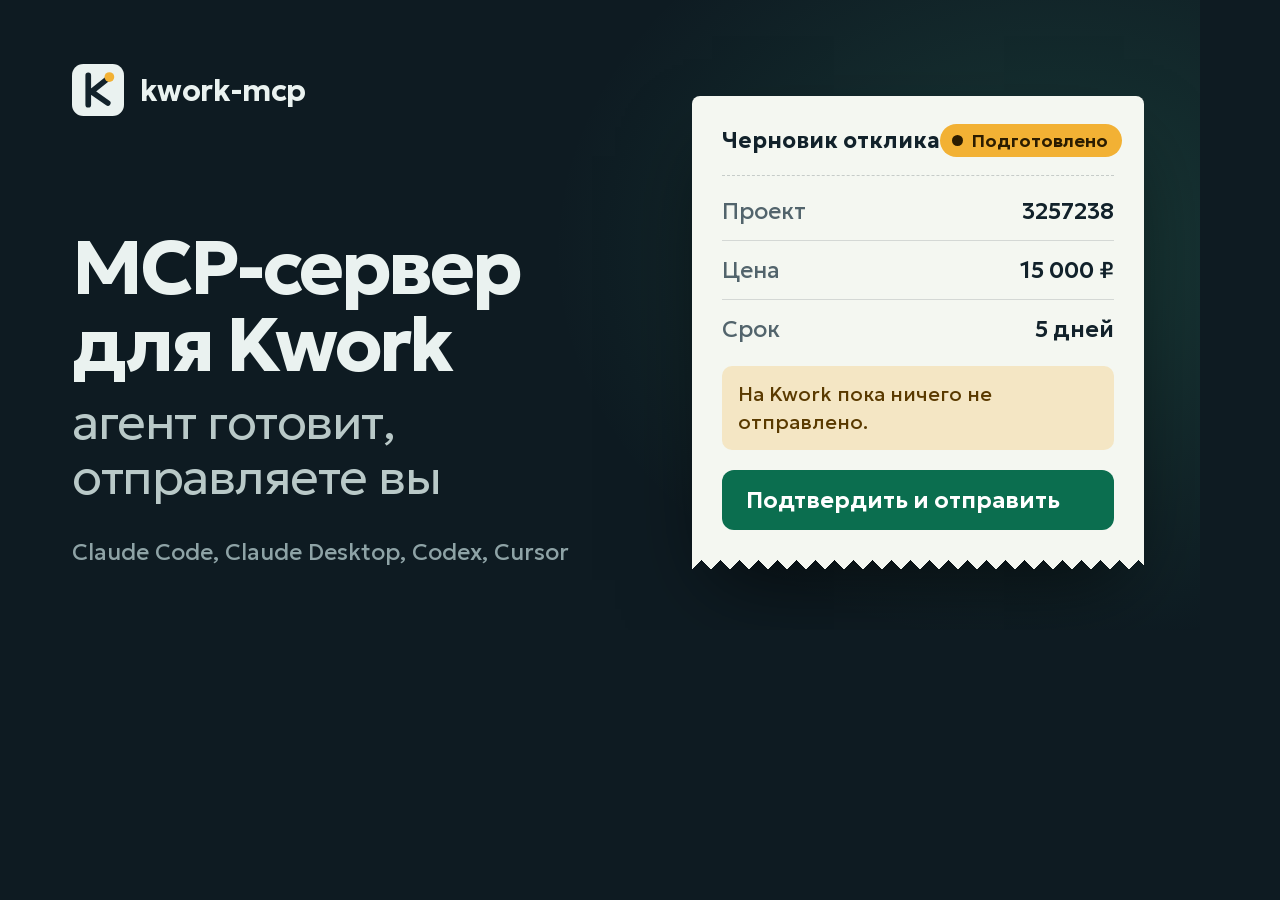
==== assets/og.html @ ab275c58 "Redesign the project site Replace the purple-gradient page with a design built around the write prot" ====
<!doctype html>
<!--
  Source of site/og.png (1200x630). Render from the repository root with headless Chrome:
    chrome --headless=new --hide-scrollbars --force-device-scale-factor=1 --window-size=1200,630
           --allow-file-access-from-files --virtual-time-budget=3000
           --screenshot=og-raw.png file://$PWD/assets/og.html
    magick og-raw.png -strip -colors 256 -dither None PNG8:site/og.png
-->
<html lang="ru"><head><meta charset="utf-8">
<style>
@font-face{font-family:"Geologica";font-weight:100 900;src:url("../site/fonts/geologica-cyrillic.woff2") format("woff2");unicode-range:U+0301,U+0400-045F,U+0490-0491,U+04B0-04B1,U+2116;}
@font-face{font-family:"Geologica";font-weight:100 900;src:url("../site/fonts/geologica-latin.woff2") format("woff2");unicode-range:U+0000-00FF,U+0131,U+0152-0153,U+02BB-02BC,U+02C6,U+02DA,U+02DC,U+2000-206F,U+20AC,U+2122,U+2212;}
@font-face{font-family:"Geologica";font-weight:100 900;src:url("../site/fonts/geologica-ruble.woff2") format("woff2");unicode-range:U+20BD;}
@font-face{font-family:"JetBrains Mono";font-weight:400 800;src:url("../site/fonts/jbmono-latin.woff2") format("woff2");unicode-range:U+0000-00FF,U+2000-206F;}
@font-face{font-family:"JetBrains Mono";font-weight:400 800;src:url("../site/fonts/jbmono-cyrillic.woff2") format("woff2");unicode-range:U+0301,U+0400-045F,U+0490-0491,U+04B0-04B1,U+2116;}
*{box-sizing:border-box;margin:0}
html,body{width:1200px;height:630px;overflow:hidden}
body{position:relative;background:#0e1b22;color:#eaf2f0;font-family:"Geologica",sans-serif}
.glow{position:absolute;inset:0;background:radial-gradient(60% 90% at 88% 40%,rgba(79,209,160,.16),transparent 70%)}
.left{position:absolute;left:72px;top:64px;width:600px;height:502px;display:flex;flex-direction:column}
.brand{display:flex;align-items:center;gap:16px;font-size:30px;font-weight:650;letter-spacing:-.02em}
.brand svg{width:52px;height:52px}
h1{margin-top:auto;font-size:76px;line-height:1.02;font-weight:700;letter-spacing:-.04em}
h1 span{display:block;font-weight:300;color:#b9c9c8;margin-top:10px;font-size:50px;letter-spacing:-.03em;line-height:1.1}
.clients{margin-top:34px;font-size:23px;color:#8ea3a6;font-weight:400}
.slip{position:absolute;right:56px;top:96px;width:452px;background:#f4f7f1;color:#12222b;border-radius:8px 8px 0 0;padding:28px 30px 30px;box-shadow:0 40px 80px -20px rgba(0,0,0,.6)}
.slip:after{content:"";position:absolute;left:0;right:0;top:100%;height:14px;background:linear-gradient(135deg,#f4f7f1 7px,transparent 0) 0 0/19px 14px repeat-x,linear-gradient(225deg,#f4f7f1 7px,transparent 0) 0 0/19px 14px repeat-x}
.head{white-space:nowrap;display:flex;justify-content:space-between;align-items:center;padding-bottom:18px;border-bottom:1.5px dashed rgba(18,34,43,.2);font-weight:650;font-size:22px}
.chip{display:inline-flex;align-items:center;gap:8px;background:#f2b134;color:#2b1c00;border-radius:99px;padding:5px 14px 5px 12px;font-size:18px;font-weight:600}
.chip:before{content:"";width:11px;height:11px;border-radius:50%;background:currentColor}
.row{display:flex;justify-content:space-between;padding:15px 0;border-bottom:1px solid rgba(18,34,43,.14);font-size:23px}
.row:last-of-type{border-bottom:0}
.row dt{color:#52646c}.row dd{font-weight:550}
.note{margin-top:8px;background:rgba(242,177,52,.24);color:#5a3a00;border-radius:10px;padding:14px 16px;font-size:20px;line-height:1.4}
.btn{white-space:nowrap;margin-top:20px;background:#0b6e4f;color:#fff;border-radius:12px;padding:0 24px;height:60px;display:flex;align-items:center;font-size:23px;font-weight:600}
.dot{position:absolute;right:64px;bottom:44px;font:500 20px "JetBrains Mono",monospace;color:#8ea3a6}
</style></head><body>
<div class="glow"></div>
<div class="left">
  <div class="brand"><svg viewBox="0 0 64 64"><rect width="64" height="64" rx="14" fill="#eaf2f0"/><path d="M20 14v36M44 18L24 34l20 14" fill="none" stroke="#12222b" stroke-width="7" stroke-linecap="round" stroke-linejoin="round"/><circle cx="46" cy="16" r="6" fill="#f2b134"/></svg>kwork-mcp</div>
  <h1>MCP-сервер для Kwork<span>агент готовит, отправляете вы</span></h1>
  <div class="clients">Claude Code, Claude Desktop, Codex, Cursor</div>
</div>
<div class="slip">
  <div class="head"><span>Черновик отклика</span><span class="chip">Подготовлено</span></div>
  <dl style="margin-top:6px">
    <div class="row"><dt>Проект</dt><dd>3257238</dd></div>
    <div class="row"><dt>Цена</dt><dd>15 000 ₽</dd></div>
    <div class="row"><dt>Срок</dt><dd>5 дней</dd></div>
  </dl>
  <div class="note">На Kwork пока ничего не отправлено.</div>
  <div class="btn">Подтвердить и отправить</div>
</div>
</body></html>
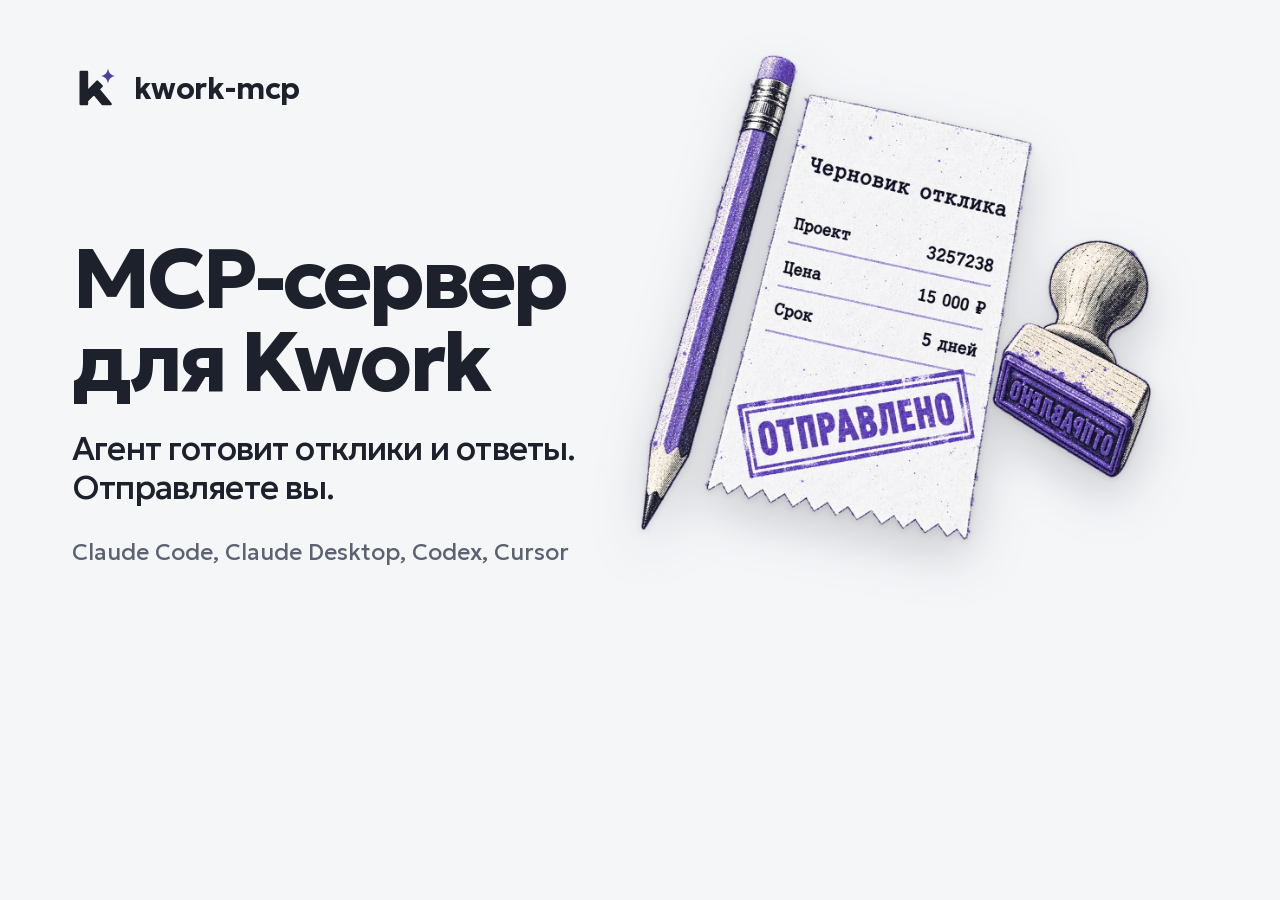
==== commit b992d907: "Redesign the site around a draft-and-stamp concept The agent drafts in pencil, the person approves w" ====
--- a/assets/og.html
+++ b/assets/og.html
@@ -2,53 +2,31 @@
 <!--
   Source of site/og.png (1200x630). Render from the repository root with headless Chrome:
     chrome --headless=new --hide-scrollbars --force-device-scale-factor=1 --window-size=1200,630
-           --allow-file-access-from-files --virtual-time-budget=3000
+           --allow-file-access-from-files --timeout=3000
            --screenshot=og-raw.png file://$PWD/assets/og.html
-    magick og-raw.png -strip -colors 256 -dither None PNG8:site/og.png
+    magick og-raw.png -strip -dither FloydSteinberg -colors 256 PNG8:site/og.png
 -->
 <html lang="ru"><head><meta charset="utf-8">
 <style>
 @font-face{font-family:"Geologica";font-weight:100 900;src:url("../site/fonts/geologica-cyrillic.woff2") format("woff2");unicode-range:U+0301,U+0400-045F,U+0490-0491,U+04B0-04B1,U+2116;}
 @font-face{font-family:"Geologica";font-weight:100 900;src:url("../site/fonts/geologica-latin.woff2") format("woff2");unicode-range:U+0000-00FF,U+0131,U+0152-0153,U+02BB-02BC,U+02C6,U+02DA,U+02DC,U+2000-206F,U+20AC,U+2122,U+2212;}
-@font-face{font-family:"Geologica";font-weight:100 900;src:url("../site/fonts/geologica-ruble.woff2") format("woff2");unicode-range:U+20BD;}
-@font-face{font-family:"JetBrains Mono";font-weight:400 800;src:url("../site/fonts/jbmono-latin.woff2") format("woff2");unicode-range:U+0000-00FF,U+2000-206F;}
-@font-face{font-family:"JetBrains Mono";font-weight:400 800;src:url("../site/fonts/jbmono-cyrillic.woff2") format("woff2");unicode-range:U+0301,U+0400-045F,U+0490-0491,U+04B0-04B1,U+2116;}
 *{box-sizing:border-box;margin:0}
 html,body{width:1200px;height:630px;overflow:hidden}
-body{position:relative;background:#0e1b22;color:#eaf2f0;font-family:"Geologica",sans-serif}
-.glow{position:absolute;inset:0;background:radial-gradient(60% 90% at 88% 40%,rgba(79,209,160,.16),transparent 70%)}
-.left{position:absolute;left:72px;top:64px;width:600px;height:502px;display:flex;flex-direction:column}
-.brand{display:flex;align-items:center;gap:16px;font-size:30px;font-weight:650;letter-spacing:-.02em}
-.brand svg{width:52px;height:52px}
-h1{margin-top:auto;font-size:76px;line-height:1.02;font-weight:700;letter-spacing:-.04em}
-h1 span{display:block;font-weight:300;color:#b9c9c8;margin-top:10px;font-size:50px;letter-spacing:-.03em;line-height:1.1}
-.clients{margin-top:34px;font-size:23px;color:#8ea3a6;font-weight:400}
-.slip{position:absolute;right:56px;top:96px;width:452px;background:#f4f7f1;color:#12222b;border-radius:8px 8px 0 0;padding:28px 30px 30px;box-shadow:0 40px 80px -20px rgba(0,0,0,.6)}
-.slip:after{content:"";position:absolute;left:0;right:0;top:100%;height:14px;background:linear-gradient(135deg,#f4f7f1 7px,transparent 0) 0 0/19px 14px repeat-x,linear-gradient(225deg,#f4f7f1 7px,transparent 0) 0 0/19px 14px repeat-x}
-.head{white-space:nowrap;display:flex;justify-content:space-between;align-items:center;padding-bottom:18px;border-bottom:1.5px dashed rgba(18,34,43,.2);font-weight:650;font-size:22px}
-.chip{display:inline-flex;align-items:center;gap:8px;background:#f2b134;color:#2b1c00;border-radius:99px;padding:5px 14px 5px 12px;font-size:18px;font-weight:600}
-.chip:before{content:"";width:11px;height:11px;border-radius:50%;background:currentColor}
-.row{display:flex;justify-content:space-between;padding:15px 0;border-bottom:1px solid rgba(18,34,43,.14);font-size:23px}
-.row:last-of-type{border-bottom:0}
-.row dt{color:#52646c}.row dd{font-weight:550}
-.note{margin-top:8px;background:rgba(242,177,52,.24);color:#5a3a00;border-radius:10px;padding:14px 16px;font-size:20px;line-height:1.4}
-.btn{white-space:nowrap;margin-top:20px;background:#0b6e4f;color:#fff;border-radius:12px;padding:0 24px;height:60px;display:flex;align-items:center;font-size:23px;font-weight:600}
-.dot{position:absolute;right:64px;bottom:44px;font:500 20px "JetBrains Mono",monospace;color:#8ea3a6}
+body{position:relative;background:#f5f6f8;color:#1d212b;font-family:"Geologica",sans-serif}
+.left{position:absolute;left:72px;top:64px;width:580px;height:502px;display:flex;flex-direction:column}
+.brand{display:flex;align-items:center;gap:14px;font-size:30px;font-weight:650;letter-spacing:-.02em}
+.brand svg{width:48px;height:48px}
+h1{margin-top:auto;font-size:84px;line-height:.98;font-weight:700;letter-spacing:-.045em}
+.sub{margin-top:26px;font-size:33px;line-height:1.2;font-weight:450;letter-spacing:-.025em}
+.clients{margin-top:30px;font-size:23px;color:#5c6271}
+.art{position:absolute;right:44px;top:50px;width:520px;filter:drop-shadow(0 22px 26px rgba(29,33,43,.18)) drop-shadow(0 2px 3px rgba(29,33,43,.12))}
+.art img{display:block;width:100%}
 </style></head><body>
-<div class="glow"></div>
 <div class="left">
-  <div class="brand"><svg viewBox="0 0 64 64"><rect width="64" height="64" rx="14" fill="#eaf2f0"/><path d="M20 14v36M44 18L24 34l20 14" fill="none" stroke="#12222b" stroke-width="7" stroke-linecap="round" stroke-linejoin="round"/><circle cx="46" cy="16" r="6" fill="#f2b134"/></svg>kwork-mcp</div>
-  <h1>MCP-сервер для Kwork<span>агент готовит, отправляете вы</span></h1>
-  <div class="clients">Claude Code, Claude Desktop, Codex, Cursor</div>
+  <div class="brand"><svg viewBox="0 0 64 64"><path fill="#1d212b" stroke="#1d212b" stroke-width="3.2" stroke-linejoin="round" d="M11.60 10.60 L20.00 10.60 L20.00 37.06 L33.63 23.43 L39.57 29.37 L35.32 33.62 L51.50 53.40 L40.65 53.40 L29.35 39.59 L20.00 48.94 L20.00 53.40 L11.60 53.40Z"/><path fill="#4a3fa0" d="M48 6c1.1 6.2 3.8 8.9 10 10-6.2 1.1-8.9 3.8-10 10-1.1-6.2-3.8-8.9-10-10 6.2-1.1 8.9-3.8 10-10z"/></svg>kwork-mcp</div>
+  <h1>MCP-сервер<br>для Kwork</h1>
+  <p class="sub">Агент готовит отклики и ответы.<br>Отправляете вы.</p>
+  <p class="clients">Claude Code, Claude Desktop, Codex, Cursor</p>
 </div>
-<div class="slip">
-  <div class="head"><span>Черновик отклика</span><span class="chip">Подготовлено</span></div>
-  <dl style="margin-top:6px">
-    <div class="row"><dt>Проект</dt><dd>3257238</dd></div>
-    <div class="row"><dt>Цена</dt><dd>15 000 ₽</dd></div>
-    <div class="row"><dt>Срок</dt><dd>5 дней</dd></div>
-  </dl>
-  <div class="note">На Kwork пока ничего не отправлено.</div>
-  <div class="btn">Подтвердить и отправить</div>
-</div>
+<div class="art"><img src="../site/img/hero-1200.webp" alt=""></div>
 </body></html>
